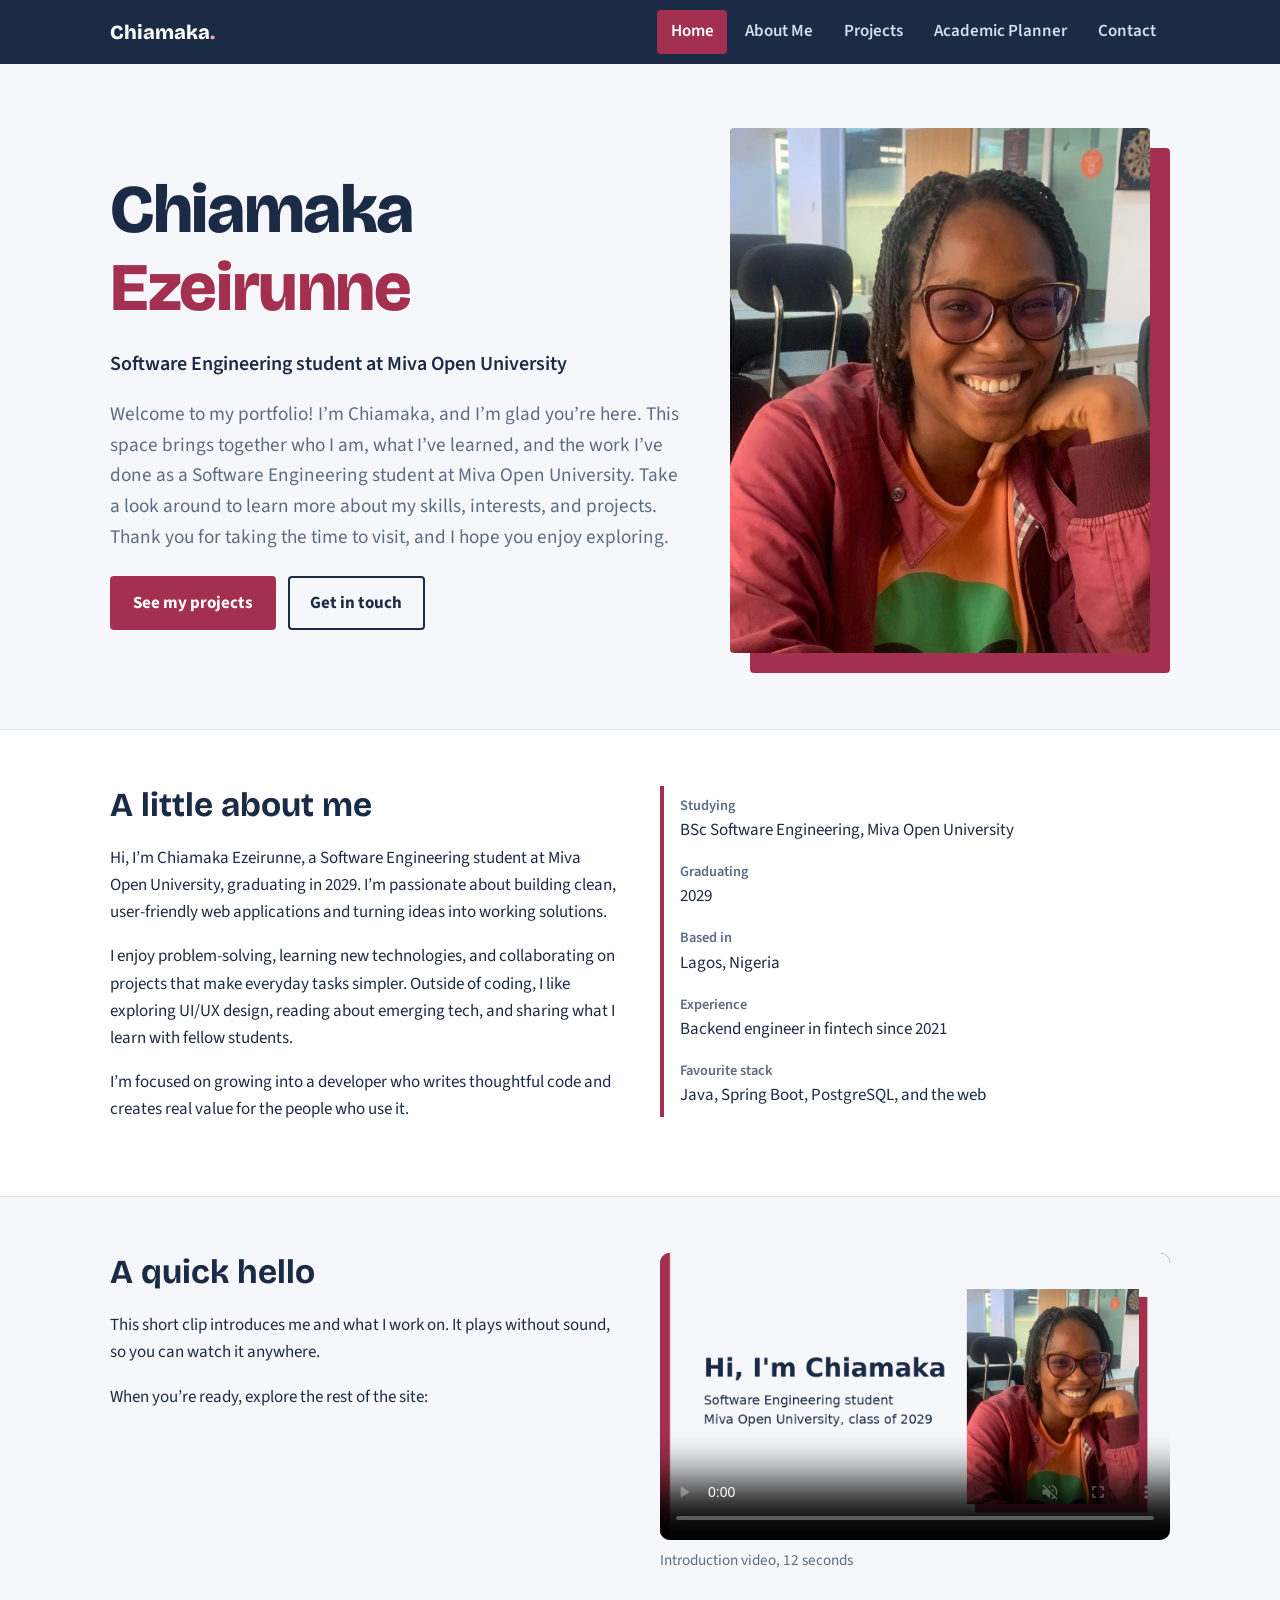
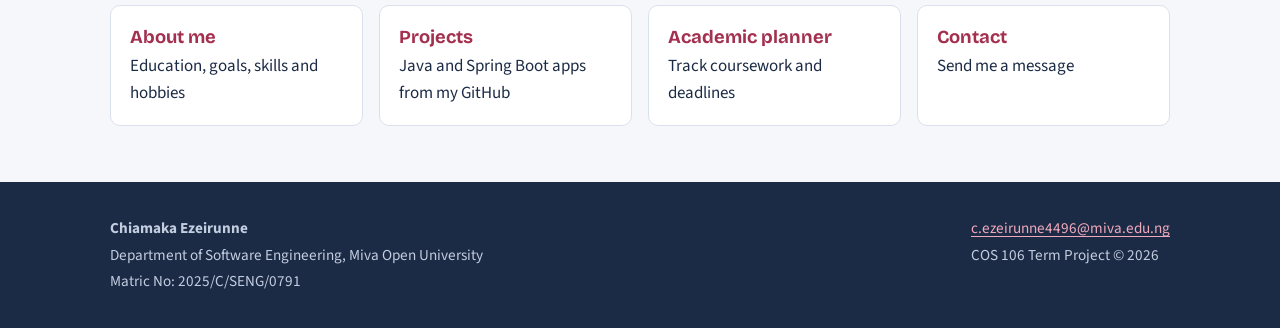
==== index.html @ 972e4905 "Add portfolio website" ====
<!DOCTYPE html>
<html lang="en">
<head>
  <meta charset="UTF-8">
  <meta name="viewport" content="width=device-width, initial-scale=1">
  <meta name="description" content="Portfolio of Chiamaka Ezeirunne, Software Engineering student at Miva Open University.">
  <title>Home | Chiamaka Ezeirunne</title>
  <link rel="preconnect" href="https://fonts.googleapis.com">
  <link rel="preconnect" href="https://fonts.gstatic.com" crossorigin>
  <link href="https://fonts.googleapis.com/css2?family=Bricolage+Grotesque:wght@600;700;800&family=Source+Sans+3:wght@400;600;700&display=swap" rel="stylesheet">
  <link rel="stylesheet" href="css/style.css">
</head>
<body>
  <a class="skip-link" href="#main">Skip to main content</a>
  <header class="site-header">
    <nav class="nav container" aria-label="Main navigation">
      <a class="brand" href="index.html">Chiamaka<span>.</span></a>
      <button class="nav-toggle" type="button" aria-expanded="false" aria-controls="nav-links">Menu</button>
      <ul class="nav-links" id="nav-links">
        <li><a href="index.html" aria-current="page">Home</a></li>
        <li><a href="about.html">About Me</a></li>
        <li><a href="projects.html">Projects</a></li>
        <li><a href="planner.html">Academic Planner</a></li>
        <li><a href="contact.html">Contact</a></li>
      </ul>
    </nav>
  </header>

  <main id="main">
    <section class="hero">
      <div class="container hero__grid">
        <div>
          <h1 class="hero__name">Chiamaka <span>Ezeirunne</span></h1>
          <p class="hero__role">Software Engineering student at Miva Open University</p>
          <p class="lead">Welcome to my portfolio! I&rsquo;m Chiamaka, and I&rsquo;m glad you&rsquo;re here. This space brings together who I am, what I&rsquo;ve learned, and the work I&rsquo;ve done as a Software Engineering student at Miva Open University. Take a look around to learn more about my skills, interests, and projects. Thank you for taking the time to visit, and I hope you enjoy exploring.</p>
          <div class="hero__actions">
            <a class="btn" href="projects.html">See my projects</a>
            <a class="btn btn--ghost" href="contact.html">Get in touch</a>
          </div>
        </div>
        <figure class="portrait">
          <img src="images/chiamaka.jpg" alt="Chiamaka Ezeirunne smiling at her desk, wearing glasses and a maroon jacket" width="640" height="800">
        </figure>
      </div>
    </section>

    <section class="section section--white" aria-labelledby="bio-heading">
      <div class="container split">
        <article class="prose">
          <h2 id="bio-heading">A little about me</h2>
          <p>Hi, I&rsquo;m Chiamaka Ezeirunne, a Software Engineering student at Miva Open University, graduating in 2029. I&rsquo;m passionate about building clean, user-friendly web applications and turning ideas into working solutions.</p>
          <p>I enjoy problem-solving, learning new technologies, and collaborating on projects that make everyday tasks simpler. Outside of coding, I like exploring UI/UX design, reading about emerging tech, and sharing what I learn with fellow students.</p>
          <p>I&rsquo;m focused on growing into a developer who writes thoughtful code and creates real value for the people who use it.</p>
        </article>
        <ul class="facts" aria-label="Quick facts">
          <li><strong>Studying</strong>BSc Software Engineering, Miva Open University</li>
          <li><strong>Graduating</strong>2029</li>
          <li><strong>Based in</strong>Lagos, Nigeria</li>
          <li><strong>Experience</strong>Backend engineer in fintech since 2021</li>
          <li><strong>Favourite stack</strong>Java, Spring Boot, PostgreSQL, and the web</li>
        </ul>
      </div>
    </section>

    <section class="section" aria-labelledby="video-heading">
      <div class="container split">
        <div class="prose">
          <h2 id="video-heading">A quick hello</h2>
          <p>This short clip introduces me and what I work on. It plays without sound, so you can watch it anywhere.</p>
          <p>When you&rsquo;re ready, explore the rest of the site:</p>
        </div>
        <figure class="video-frame">
          <video controls muted playsinline preload="metadata" poster="media/intro-poster.jpg">
            <source src="media/intro.mp4" type="video/mp4">
            Your browser does not support the video element.
          </video>
          <figcaption>Introduction video, 12 seconds</figcaption>
        </figure>
      </div>
      <div class="container" style="margin-top:2rem">
        <ul class="page-links">
          <li><a href="about.html"><strong>About me</strong>Education, goals, skills and hobbies</a></li>
          <li><a href="projects.html"><strong>Projects</strong>Java and Spring Boot apps from my GitHub</a></li>
          <li><a href="planner.html"><strong>Academic planner</strong>Track coursework and deadlines</a></li>
          <li><a href="contact.html"><strong>Contact</strong>Send me a message</a></li>
        </ul>
      </div>
    </section>
  </main>
  <footer class="site-footer">
    <div class="container footer-grid">
      <div>
        <p><strong>Chiamaka Ezeirunne</strong></p>
        <p>Department of Software Engineering, Miva Open University</p>
        <p>Matric No: 2025/C/SENG/0791</p>
      </div>
      <div>
        <p><a href="mailto:c.ezeirunne4496@miva.edu.ng">c.ezeirunne4496@miva.edu.ng</a></p>
        <p>COS 106 Term Project &copy; <span id="year">2026</span></p>
      </div>
    </div>
  </footer>
  <script src="js/main.js"></script>
</body>
</html>
---- css/style.css ----
/* ==========================================================
   Chiamaka Ezeirunne - Portfolio stylesheet
   Colour scheme: navy ink, berry accent, mint for success
   ========================================================== */

:root {
  --ink: #1c2b45;
  --ink-soft: #5b6b82;
  --surface: #f6f7fb;
  --paper: #ffffff;
  --line: #dbe1ec;
  --berry: #a3304f;
  --berry-dark: #84233e;
  --berry-tint: #f7e6eb;
  --mint: #2e8b6a;
  --mint-tint: #e3f3ec;
  --error: #b42318;

  --font-display: "Bricolage Grotesque", "Segoe UI", Arial, sans-serif;
  --font-body: "Source Sans 3", "Segoe UI", Arial, sans-serif;

  --radius-sm: 4px;
  --radius-md: 10px;
  --max: 1100px;
}

*,
*::before,
*::after {
  box-sizing: border-box;
}

html {
  scroll-behavior: smooth;
}

body {
  margin: 0;
  font-family: var(--font-body);
  font-size: 1.0625rem;
  line-height: 1.6;
  color: var(--ink);
  background: var(--surface);
  display: flex;
  flex-direction: column;
  min-height: 100vh;
}

main {
  flex: 1;
}

img,
video {
  max-width: 100%;
  height: auto;
  display: block;
}

h1,
h2,
h3 {
  font-family: var(--font-display);
  line-height: 1.15;
  margin: 0 0 0.6em;
}

h1 { font-size: clamp(2.4rem, 6vw, 4.25rem); font-weight: 800; letter-spacing: -0.02em; }
h2 { font-size: clamp(1.6rem, 3vw, 2.1rem); font-weight: 700; }
h3 { font-size: 1.25rem; font-weight: 700; }

p { margin: 0 0 1em; }

figure { margin: 0; }

a {
  color: var(--berry);
  text-underline-offset: 3px;
}

a:hover { color: var(--berry-dark); }

:focus-visible {
  outline: 3px solid var(--berry);
  outline-offset: 2px;
}

.container {
  width: 100%;
  max-width: var(--max);
  margin: 0 auto;
  padding: 0 1.25rem;
}

.section {
  padding: 3.5rem 0;
}

.section--white {
  background: var(--paper);
  border-top: 1px solid var(--line);
  border-bottom: 1px solid var(--line);
}

.prose {
  max-width: 68ch;
}

/* When .prose sits on a container, keep the page width and limit the text inside */
.container.prose {
  max-width: var(--max);
}

.container.prose > * {
  max-width: 68ch;
}

.lead {
  font-size: 1.2rem;
  color: var(--ink-soft);
}

.skip-link {
  position: absolute;
  left: -999px;
  top: 0;
  background: var(--ink);
  color: #fff;
  padding: 0.5rem 1rem;
  z-index: 100;
}

.skip-link:focus { left: 1rem; }

/* ---------- Header and navigation (Flexbox) ---------- */

.site-header {
  background: var(--ink);
  position: sticky;
  top: 0;
  z-index: 50;
}

.nav {
  display: flex;
  align-items: center;
  justify-content: space-between;
  min-height: 64px;
}

.brand {
  font-family: var(--font-display);
  font-weight: 800;
  font-size: 1.25rem;
  color: #fff;
  text-decoration: none;
}

.brand span { color: #f0a9bc; }
.brand:hover { color: #fff; }

.nav-toggle {
  display: none;
  background: none;
  border: 2px solid #ffffff55;
  border-radius: var(--radius-sm);
  color: #fff;
  font: inherit;
  font-weight: 600;
  padding: 0.35rem 0.8rem;
  cursor: pointer;
}

.nav-links {
  display: flex;
  gap: 0.25rem;
  list-style: none;
  margin: 0;
  padding: 0;
}

.nav-links a {
  display: block;
  color: #d5dcea;
  text-decoration: none;
  font-weight: 600;
  padding: 0.5rem 0.85rem;
  border-radius: var(--radius-sm);
  transition: background-color 0.2s ease, color 0.2s ease;
}

.nav-links a:hover {
  background: #ffffff1a;
  color: #fff;
}

.nav-links a[aria-current="page"] {
  background: var(--berry);
  color: #fff;
}

/* ---------- Buttons ---------- */

.btn {
  display: inline-block;
  font: inherit;
  font-weight: 700;
  padding: 0.7rem 1.3rem;
  border-radius: var(--radius-sm);
  border: 2px solid var(--berry);
  background: var(--berry);
  color: #fff;
  text-decoration: none;
  cursor: pointer;
  transition: background-color 0.2s ease, transform 0.15s ease;
}

.btn:hover {
  background: var(--berry-dark);
  border-color: var(--berry-dark);
  color: #fff;
}

.btn:active { transform: translateY(1px); }

.btn--ghost {
  background: transparent;
  color: var(--ink);
  border-color: var(--ink);
}

.btn--ghost:hover {
  background: var(--ink);
  border-color: var(--ink);
}

.btn--small {
  padding: 0.3rem 0.7rem;
  font-size: 0.9rem;
}

/* ---------- Homepage hero (Grid) ---------- */

.hero {
  padding: 4rem 0 3.5rem;
}

.hero__grid {
  display: grid;
  grid-template-columns: 1.3fr 1fr;
  gap: 3rem;
  align-items: center;
}

.hero__name {
  margin-bottom: 0.3em;
}

.hero__name span {
  display: block;
  color: var(--berry);
}

.hero__role {
  font-size: 1.25rem;
  font-weight: 600;
  margin-bottom: 1.2rem;
}

.hero__actions {
  display: flex;
  flex-wrap: wrap;
  gap: 0.75rem;
  margin-top: 1.5rem;
}

.portrait {
  position: relative;
  margin: 0 1.25rem 1.25rem 0;
}

.portrait::before {
  content: "";
  position: absolute;
  inset: 1.25rem -1.25rem -1.25rem 1.25rem;
  background: var(--berry);
  border-radius: var(--radius-sm);
}

.portrait img {
  position: relative;
  width: 100%;
  border-radius: var(--radius-sm);
  animation: settle 0.9s ease-out both;
}

@keyframes settle {
  from { transform: translate(1.25rem, 1.25rem); }
  to   { transform: translate(0, 0); }
}

/* ---------- Two-column layout ---------- */

.split {
  display: grid;
  grid-template-columns: 1fr 1fr;
  gap: 2.5rem;
  align-items: start;
}

.facts {
  list-style: none;
  margin: 0;
  padding: 0;
  border-left: 4px solid var(--berry);
}

.facts li {
  padding: 0.5rem 0 0.5rem 1rem;
}

.facts strong {
  display: block;
  font-size: 0.9rem;
  color: var(--ink-soft);
  font-weight: 600;
}

.video-frame video {
  width: 100%;
  border-radius: var(--radius-md);
  background: #000;
}

.video-frame figcaption {
  font-size: 0.95rem;
  color: var(--ink-soft);
  margin-top: 0.5rem;
}

.page-links {
  display: grid;
  grid-template-columns: repeat(auto-fit, minmax(220px, 1fr));
  gap: 1rem;
  list-style: none;
  padding: 0;
  margin: 0;
}

.page-links a {
  display: block;
  height: 100%;
  padding: 1.1rem 1.2rem;
  background: var(--paper);
  border: 1px solid var(--line);
  border-radius: var(--radius-md);
  text-decoration: none;
  color: var(--ink);
  transition: border-color 0.2s ease;
}

.page-links a:hover { border-color: var(--berry); }

.page-links strong {
  display: block;
  font-family: var(--font-display);
  font-size: 1.15rem;
  color: var(--berry);
}

/* ---------- Page header ---------- */

.page-head {
  padding: 3rem 0 1rem;
}

/* ---------- About page ---------- */

.table-wrap {
  overflow-x: auto;
  border: 1px solid var(--line);
  border-radius: var(--radius-md);
  background: var(--paper);
}

table {
  width: 100%;
  border-collapse: collapse;
  min-width: 560px;
}

th,
td {
  text-align: left;
  padding: 0.8rem 1rem;
  border-bottom: 1px solid var(--line);
  vertical-align: top;
}

thead th {
  background: var(--ink);
  color: #fff;
  font-weight: 600;
}

tbody tr:last-child td { border-bottom: 0; }
tbody tr:nth-child(even) { background: var(--surface); }

.skill-groups {
  display: grid;
  grid-template-columns: repeat(auto-fit, minmax(240px, 1fr));
  gap: 1.5rem;
}

.skill-group h3 {
  font-size: 1.05rem;
  border-bottom: 2px solid var(--berry);
  padding-bottom: 0.4rem;
}

.tags {
  display: flex;
  flex-wrap: wrap;
  gap: 0.45rem;
  list-style: none;
  padding: 0;
  margin: 0;
}

.tags li {
  background: var(--paper);
  border: 1px solid var(--line);
  border-radius: 999px;
  padding: 0.2rem 0.75rem;
  font-size: 0.95rem;
}

.timeline {
  list-style: none;
  margin: 0;
  padding: 0;
}

.timeline li {
  position: relative;
  padding: 0 0 1.5rem 1.5rem;
  border-left: 2px solid var(--line);
}

.timeline li::before {
  content: "";
  position: absolute;
  left: -7px;
  top: 0.4rem;
  width: 12px;
  height: 12px;
  border-radius: 50%;
  background: var(--berry);
}

.timeline .when {
  font-size: 0.95rem;
  color: var(--ink-soft);
}

/* ---------- Projects page ---------- */

.project {
  display: grid;
  grid-template-columns: 1fr 1fr;
  gap: 2rem;
  align-items: center;
  padding: 2.5rem 0;
  border-bottom: 1px solid var(--line);
}

.project:last-child { border-bottom: 0; }

.project:nth-child(even) .project__media { order: 2; }

.project__media img {
  width: 100%;
  border-radius: var(--radius-md);
  border: 1px solid var(--line);
  transition: transform 0.3s ease;
}

.project__media img:hover { transform: scale(1.02); }

.project__links {
  display: flex;
  flex-wrap: wrap;
  gap: 0.75rem;
  margin-top: 1.2rem;
}

.note {
  font-size: 0.95rem;
  color: var(--ink-soft);
}

/* ---------- Planner page ---------- */

.planner {
  background: var(--paper);
  border: 1px solid var(--line);
  border-radius: var(--radius-md);
  padding: 1.5rem;
}

.task-form {
  display: grid;
  grid-template-columns: 2fr 1fr 1fr auto;
  gap: 0.75rem;
  align-items: end;
}

.toolbar {
  display: flex;
  flex-wrap: wrap;
  justify-content: space-between;
  align-items: center;
  gap: 0.75rem;
  margin: 1.5rem 0 1rem;
}

.filters {
  display: flex;
  gap: 0.4rem;
}

.filter-btn {
  font: inherit;
  font-weight: 600;
  background: var(--surface);
  border: 1px solid var(--line);
  color: var(--ink);
  border-radius: 999px;
  padding: 0.3rem 0.9rem;
  cursor: pointer;
  transition: background-color 0.2s ease;
}

.filter-btn[aria-pressed="true"] {
  background: var(--ink);
  border-color: var(--ink);
  color: #fff;
}

.task-count {
  color: var(--ink-soft);
  font-weight: 600;
}

.task-list {
  list-style: none;
  margin: 0;
  padding: 0;
}

.task {
  display: flex;
  align-items: center;
  gap: 0.85rem;
  padding: 0.8rem 0.9rem;
  border: 1px solid var(--line);
  border-radius: var(--radius-sm);
  margin-bottom: 0.5rem;
  background: var(--paper);
  animation: task-in 0.25s ease-out;
  transition: background-color 0.25s ease;
}

@keyframes task-in {
  from { opacity: 0; transform: translateY(-6px); }
  to   { opacity: 1; transform: translateY(0); }
}

.task input[type="checkbox"] {
  width: 1.25rem;
  height: 1.25rem;
  accent-color: var(--mint);
  flex-shrink: 0;
}

.task__body {
  flex: 1;
  min-width: 0;
}

.task__text {
  display: block;
  font-weight: 600;
  overflow-wrap: anywhere;
}

.task__meta {
  font-size: 0.9rem;
  color: var(--ink-soft);
}

.task--done {
  background: var(--mint-tint);
}

.task--done .task__text {
  text-decoration: line-through;
  color: var(--ink-soft);
}

.task__delete {
  font: inherit;
  font-size: 0.9rem;
  font-weight: 600;
  background: none;
  border: 1px solid var(--line);
  color: var(--error);
  border-radius: var(--radius-sm);
  padding: 0.25rem 0.65rem;
  cursor: pointer;
  transition: background-color 0.2s ease;
}

.task__delete:hover { background: #fdecea; }

.empty-state {
  text-align: center;
  padding: 2rem 1rem;
  color: var(--ink-soft);
  border: 2px dashed var(--line);
  border-radius: var(--radius-md);
}

/* ---------- Forms ---------- */

.field {
  display: flex;
  flex-direction: column;
  gap: 0.3rem;
  margin-bottom: 1rem;
}

.task-form .field { margin-bottom: 0; }

label {
  font-weight: 600;
}

input,
select,
textarea {
  font: inherit;
  color: var(--ink);
  background: var(--paper);
  border: 1.5px solid #b9c3d4;
  border-radius: var(--radius-sm);
  padding: 0.6rem 0.75rem;
  width: 100%;
  transition: border-color 0.2s ease, box-shadow 0.2s ease;
}

input:focus,
select:focus,
textarea:focus {
  outline: none;
  border-color: var(--berry);
  box-shadow: 0 0 0 3px var(--berry-tint);
}

textarea {
  min-height: 140px;
  resize: vertical;
}

.field--invalid input,
.field--invalid textarea {
  border-color: var(--error);
}

.error-msg {
  color: var(--error);
  font-size: 0.92rem;
  min-height: 1.2em;
}

.form-status {
  padding: 0.9rem 1rem;
  border-radius: var(--radius-sm);
  margin-bottom: 1rem;
  font-weight: 600;
}

.form-status--success {
  background: var(--mint-tint);
  color: #1d5e47;
  border: 1px solid #a8d9c4;
}

.form-status--error {
  background: #fdecea;
  color: var(--error);
  border: 1px solid #f4c3bd;
}

.contact-grid {
  display: grid;
  grid-template-columns: 1.6fr 1fr;
  gap: 2.5rem;
  align-items: start;
}

.contact-card {
  background: var(--paper);
  border: 1px solid var(--line);
  border-radius: var(--radius-md);
  padding: 1.5rem;
}

.contact-card ul {
  list-style: none;
  padding: 0;
  margin: 0;
}

.contact-card li {
  padding: 0.5rem 0;
  border-bottom: 1px solid var(--line);
}

.contact-card li:last-child { border-bottom: 0; }

/* ---------- Footer ---------- */

.site-footer {
  background: var(--ink);
  color: #c3cde0;
  padding: 2rem 0;
  font-size: 0.95rem;
}

.footer-grid {
  display: flex;
  flex-wrap: wrap;
  justify-content: space-between;
  gap: 1rem;
}

.site-footer p { margin: 0.15rem 0; }
.site-footer a { color: #f0a9bc; }

/* ---------- Responsive: tablets and phones ---------- */

@media (max-width: 860px) {
  .hero__grid,
  .split,
  .project,
  .contact-grid {
    grid-template-columns: 1fr;
  }

  .hero__grid .portrait {
    max-width: 340px;
    order: -1;
  }

  .project:nth-child(even) .project__media { order: 0; }

  .task-form {
    grid-template-columns: 1fr 1fr;
  }

  .task-form .field:first-child {
    grid-column: 1 / -1;
  }

  .task-form .btn {
    grid-column: 1 / -1;
  }
}

@media (max-width: 720px) {
  .nav-toggle { display: block; }

  .nav { flex-wrap: wrap; }

  .nav-links {
    display: none;
    flex-direction: column;
    width: 100%;
    padding: 0.5rem 0 1rem;
  }

  .nav-links.is-open { display: flex; }

  .nav-links a { padding: 0.75rem 0.85rem; }

  .section { padding: 2.5rem 0; }

  .hero { padding-top: 2.5rem; }
}

@media (max-width: 480px) {
  .task-form { grid-template-columns: 1fr; }

  .task { flex-wrap: wrap; }

  .toolbar { flex-direction: column; align-items: flex-start; }
}

@media (prefers-reduced-motion: reduce) {
  *,
  *::before,
  *::after {
    animation: none !important;
    transition: none !important;
    scroll-behavior: auto !important;
  }
}
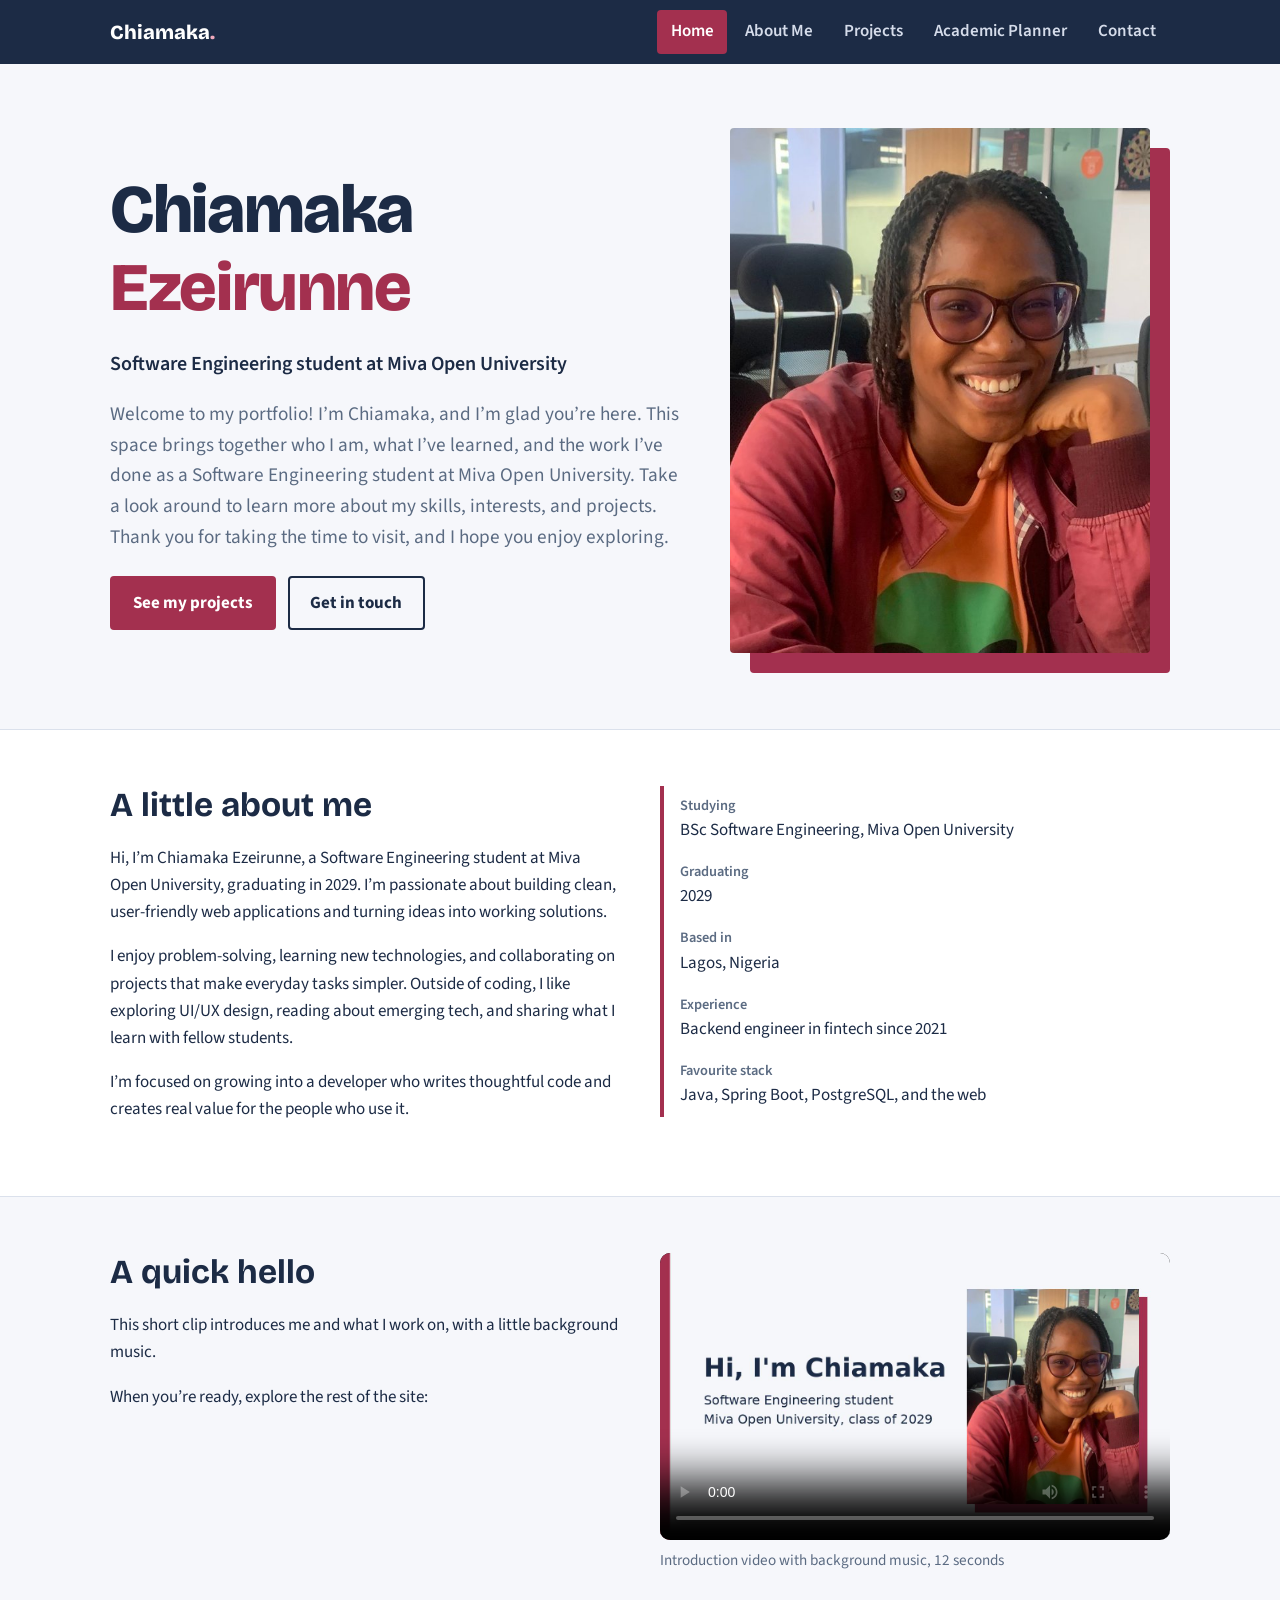
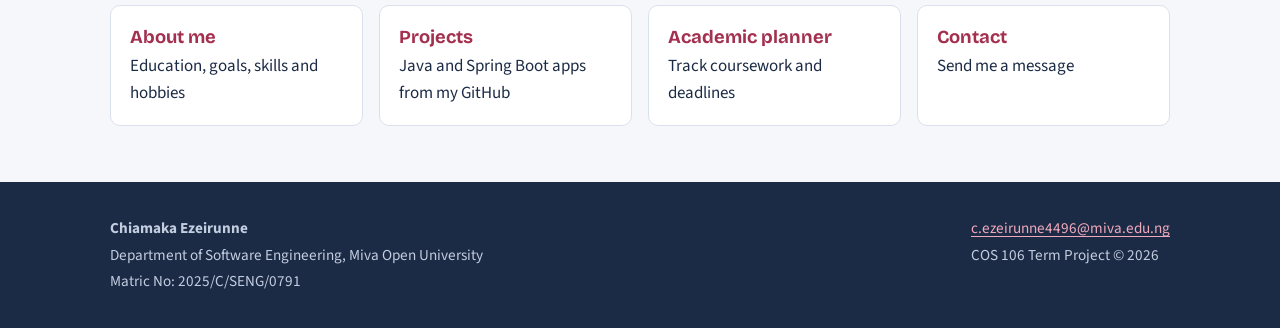
==== commit 193e6959: "update made" ====
--- a/index.html
+++ b/index.html
@@ -66,15 +66,15 @@
       <div class="container split">
         <div class="prose">
           <h2 id="video-heading">A quick hello</h2>
-          <p>This short clip introduces me and what I work on. It plays without sound, so you can watch it anywhere.</p>
+          <p>This short clip introduces me and what I work on, with a little background music.</p>
           <p>When you&rsquo;re ready, explore the rest of the site:</p>
         </div>
         <figure class="video-frame">
-          <video controls muted playsinline preload="metadata" poster="media/intro-poster.jpg">
+          <video controls playsinline preload="metadata" poster="media/intro-poster.jpg">
             <source src="media/intro.mp4" type="video/mp4">
             Your browser does not support the video element.
           </video>
-          <figcaption>Introduction video, 12 seconds</figcaption>
+          <figcaption>Introduction video with background music, 12 seconds</figcaption>
         </figure>
       </div>
       <div class="container" style="margin-top:2rem">
